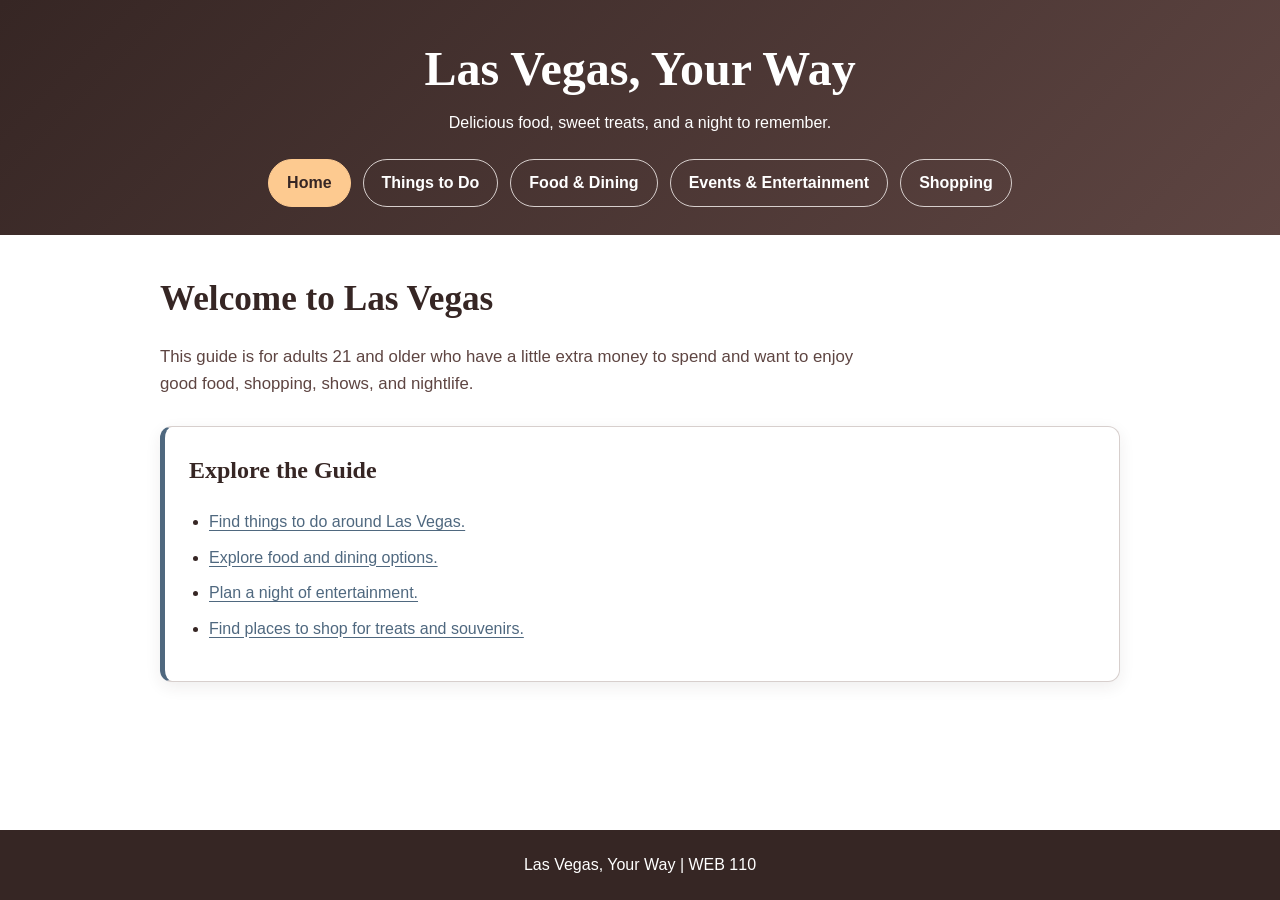
==== index.html @ 1589f70b "Add starter website files" ====
<!doctype html>
<!-- 1. Set up my page with HTML5 and English. -->
<html lang="en">
  <head>
    <!-- 2. Make sure text displays correctly and use the device's screen width. -->
    <meta charset="UTF-8" />
    <meta name="viewport" content="width=device-width, initial-scale=1.0" />

    <!-- 3. Add the title that shows up in the browser tab. -->
    <title>Las Vegas, Your Way | Travel Guide</title>

    <!-- 4. Link my CSS file so I can style the page. -->
    <link rel="stylesheet" href="css/style.css" />
  </head>

  <body>
    <!-- 5. Add my website name and tagline. -->
    <header>
      <p class="site-title">Las Vegas, Your Way</p>
      <p>Delicious food, sweet treats, and a night to remember.</p>

      <!-- 6. Add the menu so visitors can move between pages. -->
      <nav aria-label="Main navigation">
        <ul>
          <!-- This marks Home as the current page. -->
          <li>
            <a href="index.html" aria-current="page">Home</a>
          </li>

          <li>
            <a href="things-to-do.html">Things to Do</a>
          </li>

          <li>
            <a href="dining.html">Food &amp; Dining</a>
          </li>

          <li>
            <a href="entertainment.html">Events &amp; Entertainment</a>
          </li>

          <li>
            <a href="shopping.html">Shopping</a>
          </li>
        </ul>
      </nav>
    </header>

    <!-- 7. Introduce Las Vegas and who my guide is for. -->
    <main>
      <h1>Welcome to Las Vegas</h1>

      <p>
        This guide is for adults 21 and older who have a little extra money to
        spend and want to enjoy good food, shopping, shows, and nightlife.
      </p>

      <!-- 8. Add links to help visitors explore the rest of my guide. -->
      <section>
        <h2>Explore the Guide</h2>

        <ul>
          <li>
            <a href="things-to-do.html">
              Find things to do around Las Vegas.
            </a>
          </li>

          <li>
            <a href="dining.html"> Explore food and dining options. </a>
          </li>

          <li>
            <a href="entertainment.html"> Plan a night of entertainment. </a>
          </li>

          <li>
            <a href="shopping.html">
              Find places to shop for treats and souvenirs.
            </a>
          </li>
        </ul>
      </section>
    </main>

    <!-- 9. Add my website name and class at the bottom. -->
    <footer>
      <p>Las Vegas, Your Way | WEB 110</p>
    </footer>
  </body>
</html>
---- css/style.css ----
/* 1. Keep padding inside the size of each element. */
* {
  box-sizing: border-box;
}

/* 2. Use a white background and dark text. */
body {
  margin: 0;
  min-height: 100vh;
  display: flex;
  flex-direction: column;
  font-family: Arial, Helvetica, sans-serif;
  line-height: 1.6;
  background-color: #ffffff;
  color: #362624;
}

/* 3. Use the dark brown colors for my header. */
header {
  padding: 40px 20px 28px;
  text-align: center;
  background: linear-gradient(135deg, #362624, #5e4542);
  color: #ffffff;
}

header p {
  margin: 12px 0;
}

/* 4. Make my website name stand out in white. */
.site-title {
  margin: 0;
  font-family: Georgia, "Times New Roman", serif;
  font-size: 3rem;
  font-weight: bold;
  line-height: 1.2;
  color: #ffffff;
}

/* 5. Make the menu links look like buttons. */
nav {
  margin-top: 24px;
}

nav ul {
  display: flex;
  justify-content: center;
  flex-wrap: wrap;
  gap: 12px;
  margin: 0;
  padding: 0;
  list-style: none;
}

nav a {
  display: block;
  padding: 10px 18px;
  border: 1px solid #d7cfcd;
  border-radius: 24px;
  color: #ffffff;
  font-weight: bold;
  text-decoration: none;
}

/* 6. Use peach for the current page and hover color. */
nav a:hover,
nav a[aria-current="page"] {
  background-color: #fdca90;
  border-color: #fdca90;
  color: #362624;
}

/* Show which menu link is selected when using a keyboard. */
nav a:focus-visible {
  outline: 3px solid #ffffff;
  outline-offset: 3px;
}

/* 7. Keep the main content centered with space around it. */
main {
  flex: 1;
  width: 100%;
  max-width: 1000px;
  margin: 0 auto;
  padding: 36px 20px 48px;
}

h1,
h2 {
  font-family: Georgia, "Times New Roman", serif;
  color: #362624;
}

h1 {
  margin: 0 0 14px;
  font-size: 2.2rem;
}

h2 {
  margin-top: 0;
  font-size: 1.5rem;
}

main > p {
  max-width: 720px;
  margin-bottom: 28px;
  font-size: 1.05rem;
  color: #5e4542;
}

/* 8. Give each section a white box with a blue accent. */
section {
  margin: 24px 0;
  padding: 24px;
  background-color: #ffffff;
  border: 1px solid #d7cfcd;
  border-left: 5px solid #4f687f;
  border-radius: 12px;
  box-shadow: 0 5px 16px rgba(54, 38, 36, 0.08);
}

section ul {
  padding-left: 20px;
}

section li {
  margin: 10px 0;
}

/* 9. Use slate blue for the links inside my pages. */
main a {
  color: #4f687f;
  text-decoration: underline;
  text-underline-offset: 3px;
}

main a:hover {
  color: #362624;
}

/* 10. Match the footer to my color palette. */
footer {
  padding: 22px;
  text-align: center;
  background-color: #362624;
  color: #ffffff;
}

footer p {
  margin: 0;
}

/* 11. Adjust the headings and menu for smaller screens. */
@media (max-width: 600px) {
  header {
    padding: 28px 16px;
  }

  .site-title {
    font-size: 2.2rem;
  }

  nav ul {
    flex-direction: column;
  }

  main {
    padding: 24px 16px 32px;
  }

  h1 {
    font-size: 1.8rem;
  }

  section {
    padding: 20px;
  }
}
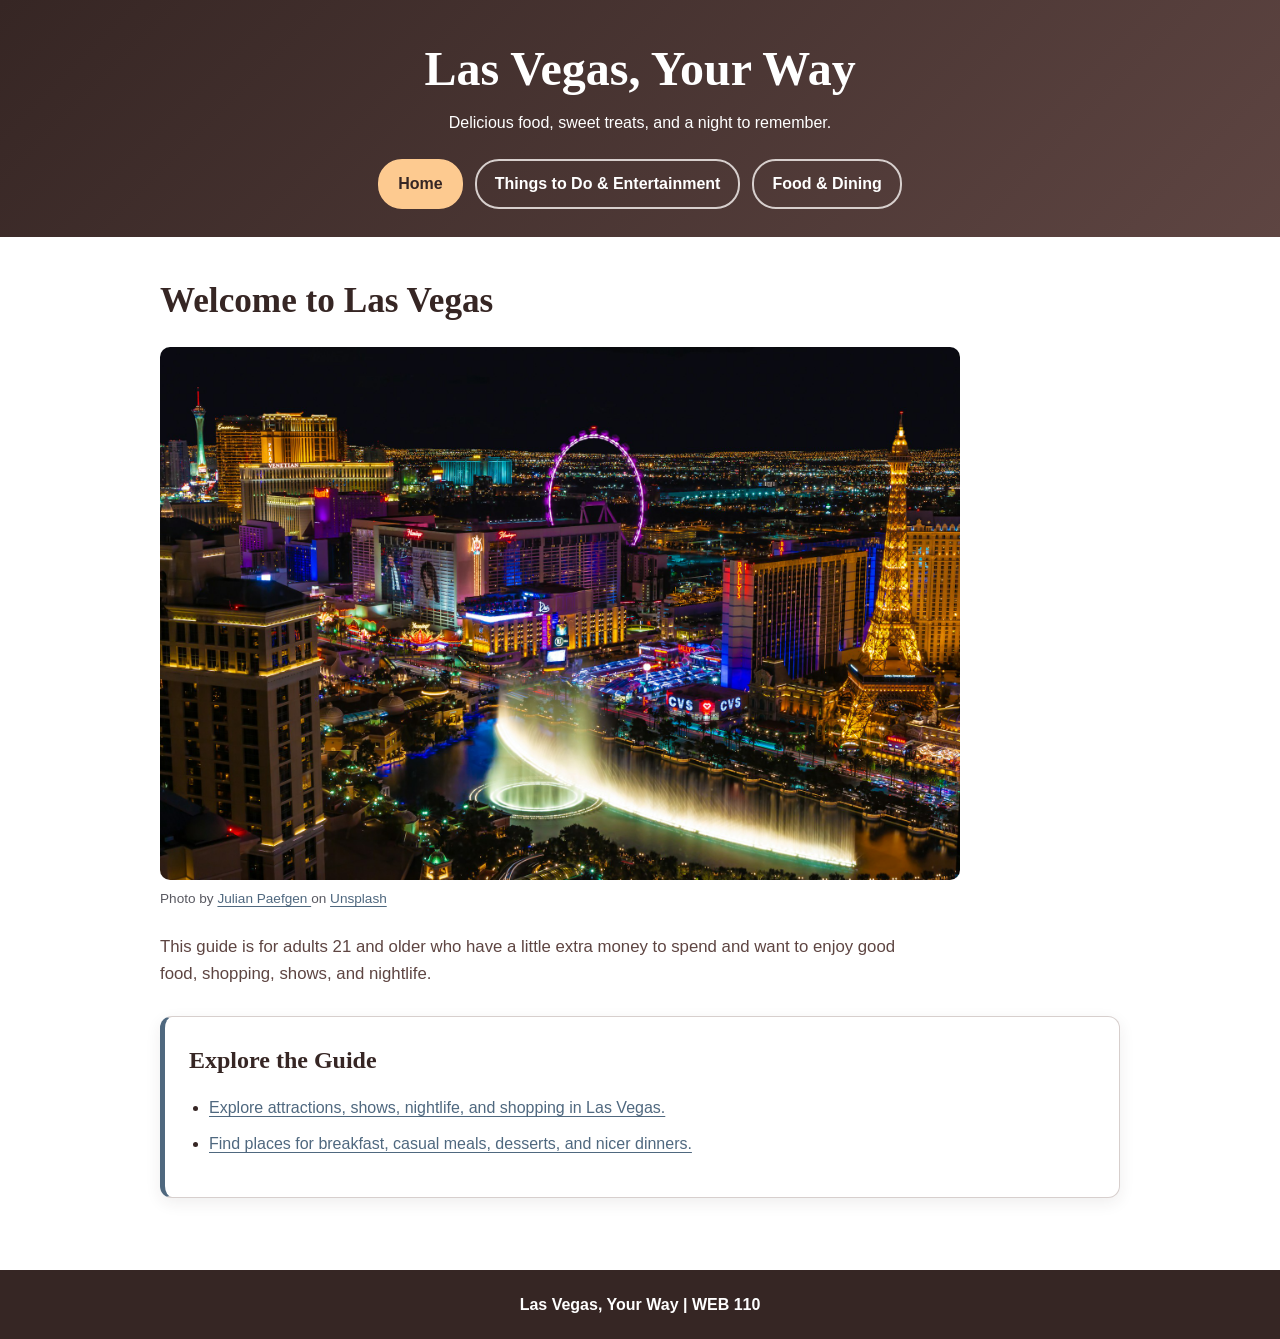
==== commit 1c2fb932: "Built Module 10 Local Guide Version 1" ====
--- a/index.html
+++ b/index.html
@@ -1,25 +1,25 @@
 <!doctype html>
-<!-- 1. Set up my page with HTML5 and English. -->
+<!-- 1. I set up my page with HTML5 and English. -->
 <html lang="en">
   <head>
-    <!-- 2. Make sure text displays correctly and use the device's screen width. -->
+    <!-- 2. I made sure text displays correctly and fits the device's screen width. -->
     <meta charset="UTF-8" />
     <meta name="viewport" content="width=device-width, initial-scale=1.0" />
 
-    <!-- 3. Add the title that shows up in the browser tab. -->
+    <!-- 3. I added the title that shows up in the browser tab. -->
     <title>Las Vegas, Your Way | Travel Guide</title>
 
-    <!-- 4. Link my CSS file so I can style the page. -->
+    <!-- 4. I linked my CSS file to style my website. -->
     <link rel="stylesheet" href="css/style.css" />
   </head>
 
   <body>
-    <!-- 5. Add my website name and tagline. -->
+    <!-- 5. I included my website name and tagline. -->
     <header>
       <p class="site-title">Las Vegas, Your Way</p>
       <p>Delicious food, sweet treats, and a night to remember.</p>
 
-      <!-- 6. Add the menu so visitors can move between pages. -->
+      <!-- 6. I updated my navigation to connect my three pages. -->
       <nav aria-label="Main navigation">
         <ul>
           <!-- This marks Home as the current page. -->
@@ -28,62 +28,66 @@
           </li>
 
           <li>
-            <a href="things-to-do.html">Things to Do</a>
+            <a href="things-to-do.html">Things to Do &amp; Entertainment</a>
           </li>
 
           <li>
             <a href="dining.html">Food &amp; Dining</a>
           </li>
-
-          <li>
-            <a href="entertainment.html">Events &amp; Entertainment</a>
-          </li>
-
-          <li>
-            <a href="shopping.html">Shopping</a>
-          </li>
         </ul>
       </nav>
     </header>
 
-    <!-- 7. Introduce Las Vegas and who my guide is for. -->
+    <!-- 7. I introduced Las Vegas and who my guide is for. -->
     <main>
       <h1>Welcome to Las Vegas</h1>
+
+      <!-- 8. I included a Las Vegas Strip photo and credited the photographer. -->
+      <figure class="hero-image">
+        <img
+          src="images/vegas-hero.jpg"
+          alt="Aerial view of the Las Vegas Strip at night with the Bellagio Fountains, High Roller, and illuminated hotels"
+        />
+
+        <figcaption>
+          Photo by
+          <a href="https://unsplash.com/@julianpaefgen"> Julian Paefgen </a>
+          on
+          <a
+            href="https://unsplash.com/photos/city-with-lights-turned-on-during-night-time-uxU_jyu9e7U"
+          >
+            Unsplash
+          </a>
+        </figcaption>
+      </figure>
 
       <p>
         This guide is for adults 21 and older who have a little extra money to
         spend and want to enjoy good food, shopping, shows, and nightlife.
       </p>
 
-      <!-- 8. Add links to help visitors explore the rest of my guide. -->
+      <!-- 9. I updated these links to match my three-page website. -->
       <section>
         <h2>Explore the Guide</h2>
 
         <ul>
           <li>
             <a href="things-to-do.html">
-              Find things to do around Las Vegas.
+              Explore attractions, shows, nightlife, and shopping in Las Vegas.
             </a>
           </li>
 
           <li>
-            <a href="dining.html"> Explore food and dining options. </a>
-          </li>
-
-          <li>
-            <a href="entertainment.html"> Plan a night of entertainment. </a>
-          </li>
-
-          <li>
-            <a href="shopping.html">
-              Find places to shop for treats and souvenirs.
+            <a href="dining.html">
+              Find places for breakfast, casual meals, desserts, and nicer
+              dinners.
             </a>
           </li>
         </ul>
       </section>
     </main>
 
-    <!-- 9. Add my website name and class at the bottom. -->
+    <!-- 10. I added my website name and class at the bottom. -->
     <footer>
       <p>Las Vegas, Your Way | WEB 110</p>
     </footer>
--- a/css/style.css
+++ b/css/style.css
@@ -1,9 +1,9 @@
-/* 1. Keep padding inside the size of each element. */
+/* 1. I kept padding and borders inside each element's size. */
 * {
   box-sizing: border-box;
 }
 
-/* 2. Use a white background and dark text. */
+/* 2. I used a white background and dark text for my website. */
 body {
   margin: 0;
   min-height: 100vh;
@@ -15,7 +15,7 @@
   color: #362624;
 }
 
-/* 3. Use the dark brown colors for my header. */
+/* 3. I used a dark brown gradient for my header. */
 header {
   padding: 40px 20px 28px;
   text-align: center;
@@ -27,7 +27,7 @@
   margin: 12px 0;
 }
 
-/* 4. Make my website name stand out in white. */
+/* 4. I made my website name stand out in white. */
 .site-title {
   margin: 0;
   font-family: Georgia, "Times New Roman", serif;
@@ -37,7 +37,7 @@
   color: #ffffff;
 }
 
-/* 5. Make the menu links look like buttons. */
+/* 5. I styled my navigation links like rounded buttons. */
 nav {
   margin-top: 24px;
 }
@@ -55,14 +55,18 @@
 nav a {
   display: block;
   padding: 10px 18px;
-  border: 1px solid #d7cfcd;
+  border: 2px solid #d7cfcd;
   border-radius: 24px;
   color: #ffffff;
   font-weight: bold;
   text-decoration: none;
-}
-
-/* 6. Use peach for the current page and hover color. */
+  transition:
+    background-color 0.2s ease,
+    color 0.2s ease,
+    border-color 0.2s ease;
+}
+
+/* 6. I used peach to highlight the current page and hover effect. */
 nav a:hover,
 nav a[aria-current="page"] {
   background-color: #fdca90;
@@ -70,13 +74,13 @@
   color: #362624;
 }
 
-/* Show which menu link is selected when using a keyboard. */
+/* 7. I added an outline to make keyboard navigation easier to see. */
 nav a:focus-visible {
   outline: 3px solid #ffffff;
   outline-offset: 3px;
 }
 
-/* 7. Keep the main content centered with space around it. */
+/* 8. I centered my main content and added spacing around it. */
 main {
   flex: 1;
   width: 100%;
@@ -85,6 +89,7 @@
   padding: 36px 20px 48px;
 }
 
+/* 9. I used serif fonts for my headings. */
 h1,
 h2 {
   font-family: Georgia, "Times New Roman", serif;
@@ -98,17 +103,26 @@
 
 h2 {
   margin-top: 0;
+  margin-bottom: 16px;
   font-size: 1.5rem;
 }
 
+h3 {
+  margin-top: 24px;
+  margin-bottom: 8px;
+  font-size: 1.1rem;
+  color: #362624;
+}
+
+/* 10. I styled the introduction under each page title. */
 main > p {
-  max-width: 720px;
+  max-width: 760px;
   margin-bottom: 28px;
   font-size: 1.05rem;
   color: #5e4542;
 }
 
-/* 8. Give each section a white box with a blue accent. */
+/* 11. I made my sections into white boxes with a blue accent. */
 section {
   margin: 24px 0;
   padding: 24px;
@@ -119,15 +133,23 @@
   box-shadow: 0 5px 16px rgba(54, 38, 36, 0.08);
 }
 
+/* 12. I kept lists organized with enough spacing. */
 section ul {
   padding-left: 20px;
+  margin-top: 12px;
 }
 
 section li {
   margin: 10px 0;
 }
 
-/* 9. Use slate blue for the links inside my pages. */
+/* 13. I adjusted spacing for paragraphs inside sections. */
+section p {
+  margin-top: 0;
+  margin-bottom: 14px;
+}
+
+/* 14. I used slate blue for links inside my pages. */
 main a {
   color: #4f687f;
   text-decoration: underline;
@@ -138,7 +160,32 @@
   color: #362624;
 }
 
-/* 10. Match the footer to my color palette. */
+/* 15. I made my photos responsive without stretching them. */
+figure {
+  margin: 18px 0 24px;
+}
+
+figure img {
+  display: block;
+  width: 100%;
+  max-width: 500px;
+  height: auto;
+  border-radius: 10px;
+}
+
+/* 16. I kept my photo credits smaller than the main text. */
+figcaption {
+  margin-top: 8px;
+  font-size: 0.85rem;
+  color: #595961;
+}
+
+/* 17. I made my Home page photo larger so it stands out. */
+.hero-image img {
+  max-width: 800px;
+}
+
+/* 18. I matched my footer with the colors in my header. */
 footer {
   padding: 22px;
   text-align: center;
@@ -148,9 +195,95 @@
 
 footer p {
   margin: 0;
-}
-
-/* 11. Adjust the headings and menu for smaller screens. */
+  font-weight: bold;
+}
+
+/* 19. I gave my Food & Dining page a menu-inspired design. */
+.dining-page main {
+  max-width: 950px;
+}
+
+/* 20. I centered the dining title to make it stand out more. */
+.dining-page h1 {
+  text-align: center;
+  font-size: 2.8rem;
+  margin-bottom: 12px;
+}
+
+.dining-page main > p {
+  text-align: center;
+  max-width: 650px;
+  margin: 0 auto 36px;
+}
+
+/* 21. I made my dining sections look like menu categories. */
+.dining-page section {
+  padding: 30px 36px;
+  margin: 0;
+  background-color: #ffffff;
+  border: 1px solid #d7cfcd;
+  border-bottom: none;
+  border-radius: 0;
+  box-shadow: none;
+}
+
+/* I rounded the top and bottom of my menu. */
+.dining-page section:first-of-type {
+  border-top: 5px solid #362624;
+  border-radius: 12px 12px 0 0;
+}
+
+.dining-page section:last-of-type {
+  border-bottom: 5px solid #362624;
+  border-radius: 0 0 12px 12px;
+}
+
+/* 22. I centered my food categories with a peach line underneath. */
+.dining-page h2 {
+  text-align: center;
+  font-size: 1.8rem;
+  margin-bottom: 26px;
+}
+
+.dining-page h2::after {
+  content: "";
+  display: block;
+  width: 75px;
+  height: 3px;
+  background-color: #fdca90;
+  margin: 12px auto 0;
+}
+
+/* 23. I styled the restaurant names like items on a menu. */
+.dining-page h3 {
+  font-family: Georgia, "Times New Roman", serif;
+  font-size: 1.2rem;
+  margin-top: 22px;
+  margin-bottom: 6px;
+  color: #362624;
+}
+
+/* 24. I kept restaurant descriptions smaller with extra spacing. */
+.dining-page section p {
+  font-size: 0.95rem;
+  color: #5e4542;
+  line-height: 1.7;
+  margin-bottom: 20px;
+}
+
+/* 25. I centered the seafood picture inside its menu section. */
+.dining-page figure {
+  max-width: 500px;
+  margin: 20px auto 28px;
+}
+
+.dining-page figure img {
+  width: 100%;
+  max-width: 100%;
+  height: auto;
+}
+
+/* 26. I adjusted my website for smaller screens. */
 @media (max-width: 600px) {
   header {
     padding: 28px 16px;
@@ -162,6 +295,7 @@
 
   nav ul {
     flex-direction: column;
+    align-items: center;
   }
 
   main {
@@ -172,7 +306,37 @@
     font-size: 1.8rem;
   }
 
+  h2 {
+    font-size: 1.35rem;
+  }
+
   section {
     padding: 20px;
   }
+
+  figure {
+    margin-left: 0;
+    margin-right: 0;
+  }
+
+  figure img {
+    max-width: 100%;
+  }
+
+  /* I adjusted the menu headings and spacing for smaller screens. */
+  .dining-page h1 {
+    font-size: 2rem;
+  }
+
+  .dining-page h2 {
+    font-size: 1.5rem;
+  }
+
+  .dining-page section {
+    padding: 24px 20px;
+  }
+
+  .dining-page h3 {
+    font-size: 1.1rem;
+  }
 }
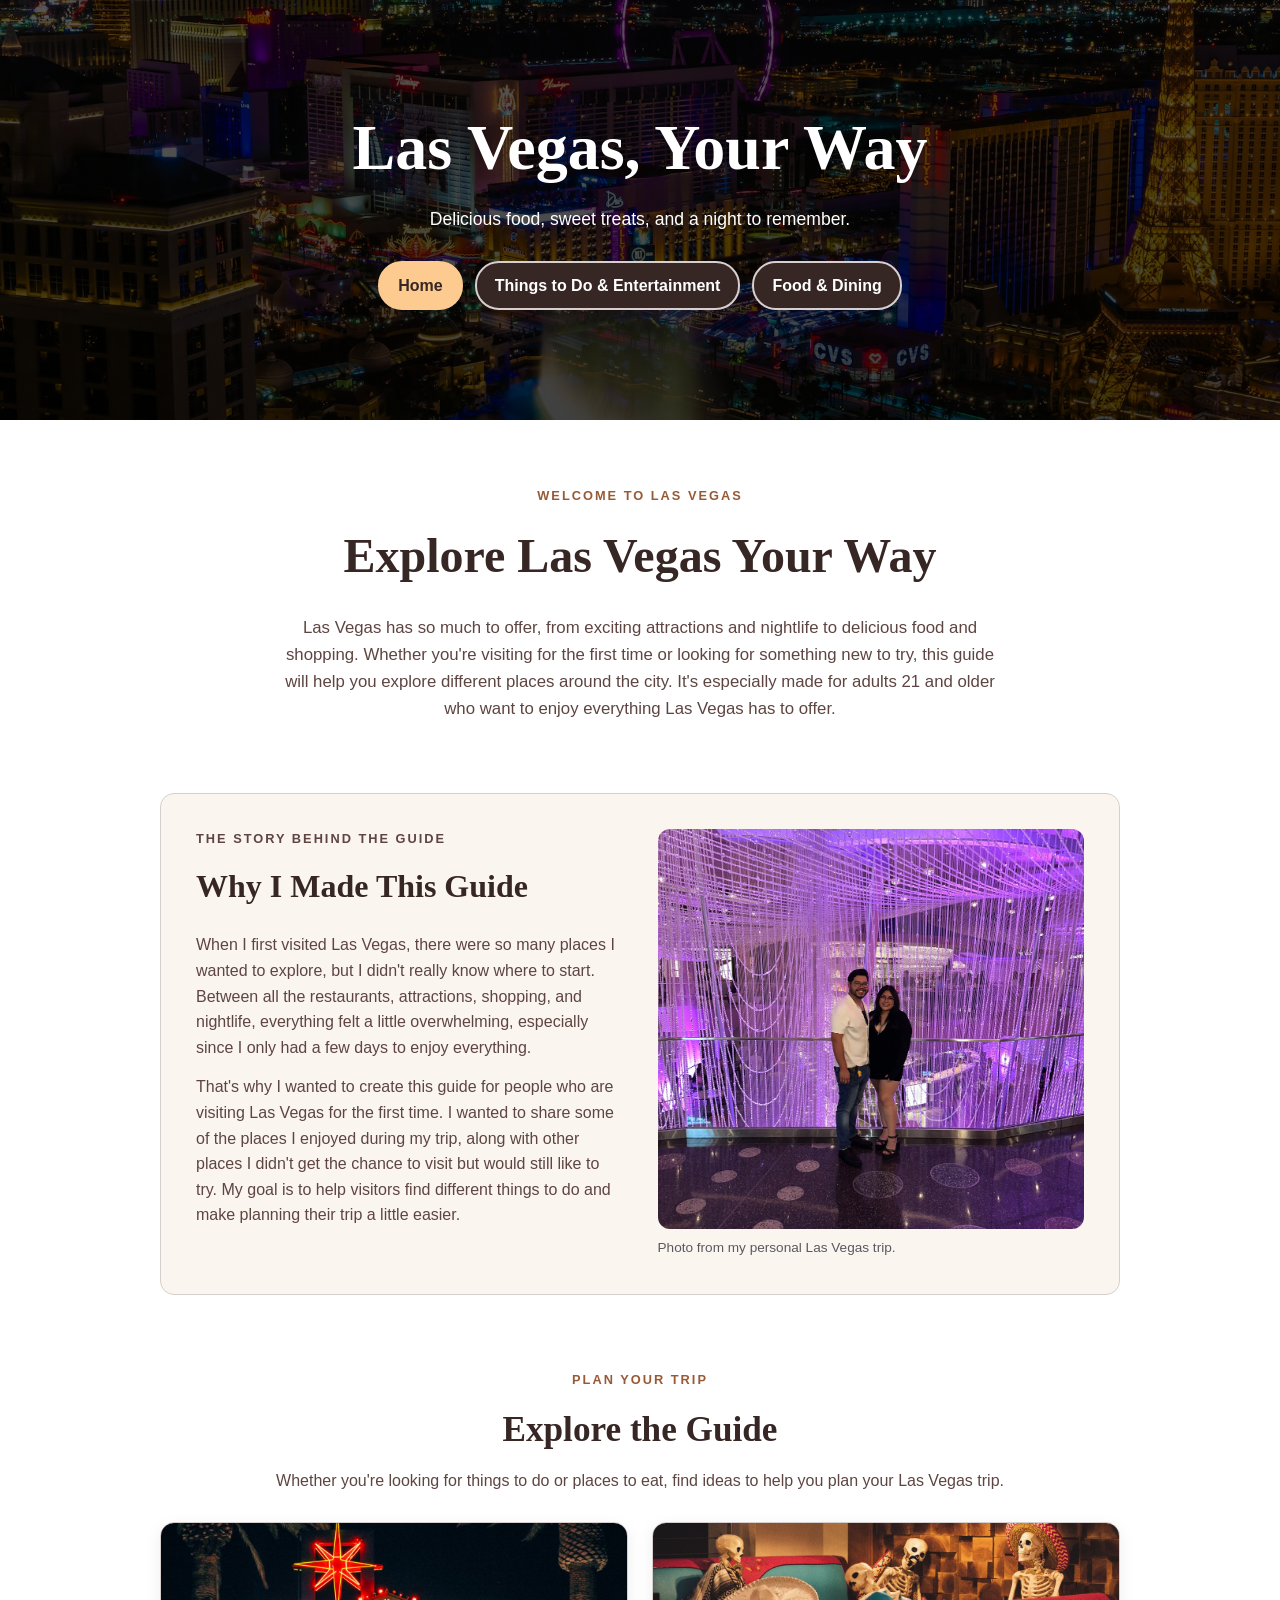
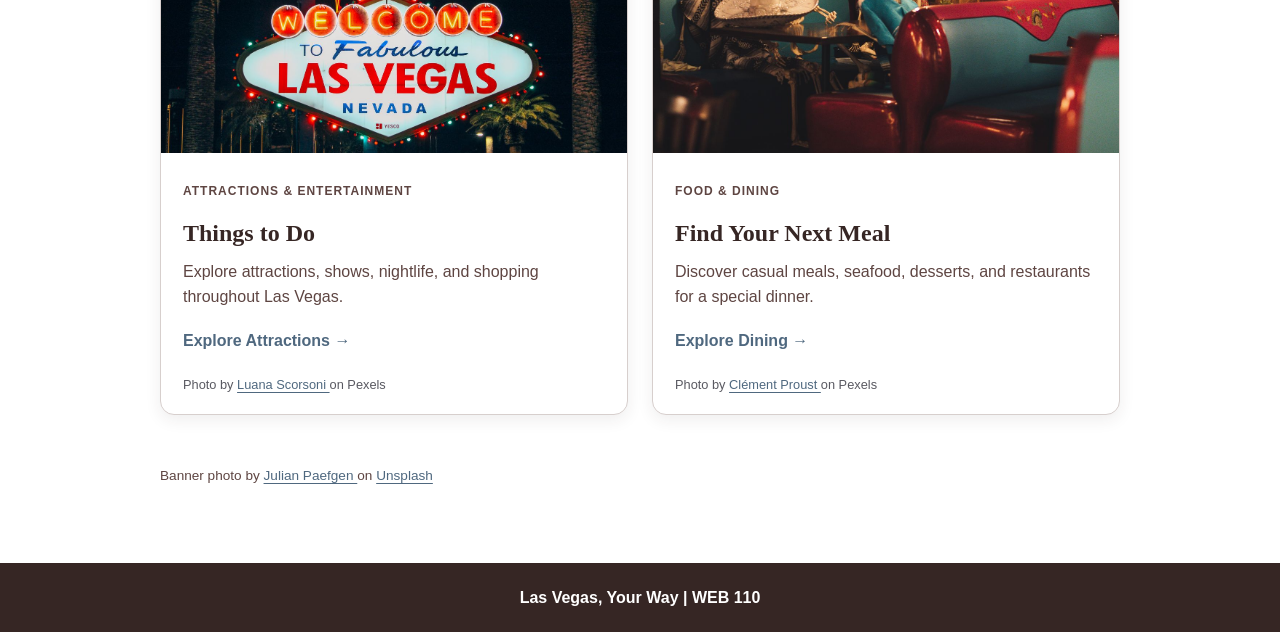
==== commit 3f780b58: "complete module 11 website updates" ====
--- a/index.html
+++ b/index.html
@@ -2,92 +2,196 @@
 <!-- 1. I set up my page with HTML5 and English. -->
 <html lang="en">
   <head>
-    <!-- 2. I made sure text displays correctly and fits the device's screen width. -->
+    <!-- 2. I made sure my website works on different screen sizes. -->
     <meta charset="UTF-8" />
     <meta name="viewport" content="width=device-width, initial-scale=1.0" />
 
-    <!-- 3. I added the title that shows up in the browser tab. -->
+    <!-- 3. I added the title for my browser tab. -->
     <title>Las Vegas, Your Way | Travel Guide</title>
 
-    <!-- 4. I linked my CSS file to style my website. -->
+    <!-- 4. I linked my stylesheet to the page. -->
     <link rel="stylesheet" href="css/style.css" />
   </head>
 
-  <body>
-    <!-- 5. I included my website name and tagline. -->
+  <body class="home-page">
+    <!-- 5. I kept my Las Vegas photo banner and navigation. -->
     <header>
-      <p class="site-title">Las Vegas, Your Way</p>
-      <p>Delicious food, sweet treats, and a night to remember.</p>
+      <div class="hero-content">
+        <p class="site-title">Las Vegas, Your Way</p>
+        <p class="site-tagline">
+          Delicious food, sweet treats, and a night to remember.
+        </p>
 
-      <!-- 6. I updated my navigation to connect my three pages. -->
-      <nav aria-label="Main navigation">
-        <ul>
-          <!-- This marks Home as the current page. -->
-          <li>
-            <a href="index.html" aria-current="page">Home</a>
-          </li>
-
-          <li>
-            <a href="things-to-do.html">Things to Do &amp; Entertainment</a>
-          </li>
-
-          <li>
-            <a href="dining.html">Food &amp; Dining</a>
-          </li>
-        </ul>
-      </nav>
+        <nav aria-label="Main navigation">
+          <ul>
+            <li>
+              <a href="index.html" aria-current="page">Home</a>
+            </li>
+            <li>
+              <a href="things-to-do.html"> Things to Do &amp; Entertainment </a>
+            </li>
+            <li>
+              <a href="dining.html">Food &amp; Dining</a>
+            </li>
+          </ul>
+        </nav>
+      </div>
     </header>
 
-    <!-- 7. I introduced Las Vegas and who my guide is for. -->
     <main>
-      <h1>Welcome to Las Vegas</h1>
+      <!-- 6. I added a welcome section with more space and a short introduction. -->
+      <div class="home-intro">
+        <p class="eyebrow">WELCOME TO LAS VEGAS</p>
 
-      <!-- 8. I included a Las Vegas Strip photo and credited the photographer. -->
-      <figure class="hero-image">
-        <img
-          src="images/vegas-hero.jpg"
-          alt="Aerial view of the Las Vegas Strip at night with the Bellagio Fountains, High Roller, and illuminated hotels"
-        />
+        <h1>Explore Las Vegas Your Way</h1>
 
-        <figcaption>
-          Photo by
-          <a href="https://unsplash.com/@julianpaefgen"> Julian Paefgen </a>
-          on
-          <a
-            href="https://unsplash.com/photos/city-with-lights-turned-on-during-night-time-uxU_jyu9e7U"
-          >
-            Unsplash
-          </a>
-        </figcaption>
-      </figure>
+        <p>
+          Las Vegas has so much to offer, from exciting attractions and
+          nightlife to delicious food and shopping. Whether you're visiting for
+          the first time or looking for something new to try, this guide will
+          help you explore different places around the city. It's especially
+          made for adults 21 and older who want to enjoy everything Las Vegas
+          has to offer.
+        </p>
+      </div>
 
-      <p>
-        This guide is for adults 21 and older who have a little extra money to
-        spend and want to enjoy good food, shopping, shows, and nightlife.
+      <!-- 7. I gave my personal story its own layout with a picture. -->
+      <section class="story-section">
+        <div class="story-text">
+          <p class="eyebrow">THE STORY BEHIND THE GUIDE</p>
+
+          <h2>Why I Made This Guide</h2>
+
+          <p>
+            When I first visited Las Vegas, there were so many places I wanted
+            to explore, but I didn't really know where to start. Between all the
+            restaurants, attractions, shopping, and nightlife, everything felt a
+            little overwhelming, especially since I only had a few days to enjoy
+            everything.
+          </p>
+
+          <p>
+            That's why I wanted to create this guide for people who are visiting
+            Las Vegas for the first time. I wanted to share some of the places I
+            enjoyed during my trip, along with other places I didn't get the
+            chance to visit but would still like to try. My goal is to help
+            visitors find different things to do and make planning their trip a
+            little easier.
+          </p>
+        </div>
+
+        <!-- 8. I added a picture from my own Las Vegas trip. -->
+        <figure class="story-image">
+          <img
+            src="images/kikoandivegas.jpg"
+            alt="My boyfriend and me standing together in front of purple hanging lights during our Las Vegas trip"
+          />
+
+          <figcaption>Photo from my personal Las Vegas trip.</figcaption>
+        </figure>
+      </section>
+
+      <!-- 9. I added two picture cards to help visitors explore my other pages. -->
+      <section class="featured-section">
+        <div class="featured-heading">
+          <p class="eyebrow">PLAN YOUR TRIP</p>
+
+          <h2>Explore the Guide</h2>
+
+          <p>
+            Whether you're looking for things to do or places to eat, find ideas
+            to help you plan your Las Vegas trip.
+          </p>
+        </div>
+
+        <div class="featured-cards">
+          <!-- 10. I used the Las Vegas welcome sign for my Things to Do card. -->
+          <article class="feature-card">
+            <a class="feature-link" href="things-to-do.html">
+              <div class="feature-image">
+                <img
+                  src="images/things-to-do-homepage.jpg"
+                  alt="Welcome to Fabulous Las Vegas Nevada sign illuminated at night with palm trees"
+                />
+              </div>
+
+              <div class="feature-content">
+                <p class="feature-category">ATTRACTIONS &amp; ENTERTAINMENT</p>
+
+                <h3>Things to Do</h3>
+
+                <p>
+                  Explore attractions, shows, nightlife, and shopping throughout
+                  Las Vegas.
+                </p>
+
+                <span class="feature-action"> Explore Attractions &rarr; </span>
+              </div>
+            </a>
+
+            <p class="feature-credit">
+              Photo by
+              <a
+                href="https://www.pexels.com/photo/iconic-welcome-to-fabulous-las-vegas-sign-at-night-33448109/"
+              >
+                Luana Scorsoni
+              </a>
+              on Pexels
+            </p>
+          </article>
+
+          <!-- 11. I changed my Food & Dining card to a restaurant photo. -->
+          <article class="feature-card">
+            <a class="feature-link" href="dining.html">
+              <div class="feature-image">
+                <img
+                  src="images/food-and-dining-homepage.jpg"
+                  alt="Restaurant booths with colorful seating and skeleton decorations wearing sombreros"
+                />
+              </div>
+
+              <div class="feature-content">
+                <p class="feature-category">FOOD &amp; DINING</p>
+
+                <h3>Find Your Next Meal</h3>
+
+                <p>
+                  Discover casual meals, seafood, desserts, and restaurants for
+                  a special dinner.
+                </p>
+
+                <span class="feature-action"> Explore Dining &rarr; </span>
+              </div>
+            </a>
+
+            <!-- I credited the photographer of my restaurant photo. -->
+            <p class="feature-credit">
+              Photo by
+              <a
+                href="https://www.pexels.com/photo/decoration-of-skeletons-with-hats-sitting-at-a-table-in-a-restaurant-16635697/"
+              >
+                Clément Proust
+              </a>
+              on Pexels
+            </p>
+          </article>
+        </div>
+      </section>
+
+      <!-- 12. I kept the photographer credit for my Las Vegas banner. -->
+      <p class="banner-credit">
+        Banner photo by
+        <a href="https://unsplash.com/@julianpaefgen"> Julian Paefgen </a>
+        on
+        <a
+          href="https://unsplash.com/photos/city-with-lights-turned-on-during-night-time-uxU_jyu9e7U"
+        >
+          Unsplash
+        </a>
       </p>
-
-      <!-- 9. I updated these links to match my three-page website. -->
-      <section>
-        <h2>Explore the Guide</h2>
-
-        <ul>
-          <li>
-            <a href="things-to-do.html">
-              Explore attractions, shows, nightlife, and shopping in Las Vegas.
-            </a>
-          </li>
-
-          <li>
-            <a href="dining.html">
-              Find places for breakfast, casual meals, desserts, and nicer
-              dinners.
-            </a>
-          </li>
-        </ul>
-      </section>
     </main>
 
-    <!-- 10. I added my website name and class at the bottom. -->
+    <!-- 13. I kept the footer consistent with my other pages. -->
     <footer>
       <p>Las Vegas, Your Way | WEB 110</p>
     </footer>
--- a/css/style.css
+++ b/css/style.css
@@ -1,44 +1,85 @@
+
 /* 1. I kept padding and borders inside each element's size. */
 * {
   box-sizing: border-box;
 }
 
-/* 2. I used a white background and dark text for my website. */
+/* 2. I used CSS variables to keep my website colors consistent. */
+:root {
+  --primary-color: #362624;
+  --secondary-color: #5e4542;
+  --accent-color: #fdca90;
+  --link-color: #4f687f;
+  --border-color: #d7cfcd;
+  --background-color: #ffffff;
+}
+
+/* 3. I added smooth scrolling for my Things to Do jump links. */
+html {
+  scroll-behavior: smooth;
+}
+
+/* 4. I kept the same fonts and background on all three pages. */
 body {
-  margin: 0;
-  min-height: 100vh;
   display: flex;
   flex-direction: column;
+  min-height: 100vh;
+  margin: 0;
+  background: var(--background-color);
+  color: var(--primary-color);
   font-family: Arial, Helvetica, sans-serif;
   line-height: 1.6;
-  background-color: #ffffff;
-  color: #362624;
-}
-
-/* 3. I used a dark brown gradient for my header. */
+}
+
+/* 5. I used the same Las Vegas skyline banner on every page. */
 header {
-  padding: 40px 20px 28px;
-  text-align: center;
-  background: linear-gradient(135deg, #362624, #5e4542);
+  display: flex;
+  flex-direction: column;
+  justify-content: center;
+  align-items: center;
+  min-height: 420px;
+  padding: 65px 20px;
+  text-align: center;
   color: #ffffff;
+  background:
+    linear-gradient(
+      rgba(0, 0, 0, 0.65),
+      rgba(0, 0, 0, 0.75)
+    ),
+    url("../images/vegas-hero.jpg") center / cover no-repeat;
 }
 
 header p {
   margin: 12px 0;
 }
 
-/* 4. I made my website name stand out in white. */
+header > .site-title,
+header > p,
+header > nav {
+  width: 100%;
+}
+
 .site-title {
   margin: 0;
+  color: #ffffff;
   font-family: Georgia, "Times New Roman", serif;
-  font-size: 3rem;
+  font-size: clamp(2.5rem, 5vw, 4rem);
   font-weight: bold;
   line-height: 1.2;
-  color: #ffffff;
-}
-
-/* 5. I styled my navigation links like rounded buttons. */
-nav {
+}
+
+header .site-tagline {
+  margin: 18px 0 28px;
+  font-size: 1.1rem;
+}
+
+.home-page .hero-content {
+  width: 100%;
+  max-width: 900px;
+}
+
+/* 6. I kept the navigation buttons dark with a peach hover color. */
+header nav {
   margin-top: 24px;
 }
 
@@ -52,12 +93,13 @@
   list-style: none;
 }
 
-nav a {
+header nav a {
   display: block;
   padding: 10px 18px;
-  border: 2px solid #d7cfcd;
+  color: #ffffff;
+  background: var(--primary-color);
+  border: 2px solid var(--border-color);
   border-radius: 24px;
-  color: #ffffff;
   font-weight: bold;
   text-decoration: none;
   transition:
@@ -66,21 +108,19 @@
     border-color 0.2s ease;
 }
 
-/* 6. I used peach to highlight the current page and hover effect. */
-nav a:hover,
-nav a[aria-current="page"] {
-  background-color: #fdca90;
-  border-color: #fdca90;
-  color: #362624;
-}
-
-/* 7. I added an outline to make keyboard navigation easier to see. */
-nav a:focus-visible {
+header nav a:hover,
+header nav a[aria-current="page"] {
+  background: var(--accent-color);
+  border-color: var(--accent-color);
+  color: var(--primary-color);
+}
+
+header nav a:focus-visible {
   outline: 3px solid #ffffff;
   outline-offset: 3px;
 }
 
-/* 8. I centered my main content and added spacing around it. */
+/* 7. I kept my main content centered and my headings easy to read. */
 main {
   flex: 1;
   width: 100%;
@@ -89,11 +129,10 @@
   padding: 36px 20px 48px;
 }
 
-/* 9. I used serif fonts for my headings. */
 h1,
 h2 {
+  color: var(--primary-color);
   font-family: Georgia, "Times New Roman", serif;
-  color: #362624;
 }
 
 h1 {
@@ -102,65 +141,70 @@
 }
 
 h2 {
-  margin-top: 0;
-  margin-bottom: 16px;
+  margin: 0 0 16px;
   font-size: 1.5rem;
 }
 
 h3 {
-  margin-top: 24px;
-  margin-bottom: 8px;
+  margin: 24px 0 8px;
   font-size: 1.1rem;
-  color: #362624;
-}
-
-/* 10. I styled the introduction under each page title. */
+  color: var(--primary-color);
+}
+
 main > p {
   max-width: 760px;
   margin-bottom: 28px;
   font-size: 1.05rem;
-  color: #5e4542;
-}
-
-/* 11. I made my sections into white boxes with a blue accent. */
+  color: var(--secondary-color);
+}
+
+main a {
+  color: var(--link-color);
+  text-decoration: underline;
+  text-underline-offset: 3px;
+}
+
+main a:hover {
+  color: var(--primary-color);
+}
+
+main a:focus-visible {
+  outline: 3px solid var(--link-color);
+  outline-offset: 3px;
+}
+
+.eyebrow {
+  margin: 0 0 12px;
+  color: #985a36;
+  font-size: 0.8rem;
+  font-weight: bold;
+  letter-spacing: 2px;
+}
+
+/* 8. I kept my default sections and pictures organized. */
 section {
   margin: 24px 0;
   padding: 24px;
-  background-color: #ffffff;
-  border: 1px solid #d7cfcd;
-  border-left: 5px solid #4f687f;
+  background: #ffffff;
+  border: 1px solid var(--border-color);
+  border-left: 5px solid var(--link-color);
   border-radius: 12px;
   box-shadow: 0 5px 16px rgba(54, 38, 36, 0.08);
 }
 
-/* 12. I kept lists organized with enough spacing. */
+section p {
+  margin: 0 0 14px;
+}
+
 section ul {
+  margin-top: 12px;
   padding-left: 20px;
-  margin-top: 12px;
 }
 
 section li {
   margin: 10px 0;
 }
 
-/* 13. I adjusted spacing for paragraphs inside sections. */
-section p {
-  margin-top: 0;
-  margin-bottom: 14px;
-}
-
-/* 14. I used slate blue for links inside my pages. */
-main a {
-  color: #4f687f;
-  text-decoration: underline;
-  text-underline-offset: 3px;
-}
-
-main a:hover {
-  color: #362624;
-}
-
-/* 15. I made my photos responsive without stretching them. */
 figure {
   margin: 18px 0 24px;
 }
@@ -173,23 +217,21 @@
   border-radius: 10px;
 }
 
-/* 16. I kept my photo credits smaller than the main text. */
 figcaption {
   margin-top: 8px;
+  color: #595961;
   font-size: 0.85rem;
-  color: #595961;
-}
-
-/* 17. I made my Home page photo larger so it stands out. */
-.hero-image img {
-  max-width: 800px;
-}
-
-/* 18. I matched my footer with the colors in my header. */
+}
+
+.banner-credit {
+  margin-top: 20px;
+  font-size: 0.85rem;
+}
+
 footer {
   padding: 22px;
   text-align: center;
-  background-color: #362624;
+  background: var(--primary-color);
   color: #ffffff;
 }
 
@@ -198,99 +240,553 @@
   font-weight: bold;
 }
 
-/* 19. I gave my Food & Dining page a menu-inspired design. */
-.dining-page main {
-  max-width: 950px;
-}
-
-/* 20. I centered the dining title to make it stand out more. */
-.dining-page h1 {
-  text-align: center;
-  font-size: 2.8rem;
+/* 9. I used Flexbox for my personal story and picture on Home. */
+.home-page .home-intro {
+  max-width: 850px;
+  margin: 30px auto 70px;
+  text-align: center;
+}
+
+.home-page .home-intro h1 {
+  font-size: clamp(2rem, 4vw, 3rem);
+  margin-bottom: 20px;
+}
+
+.home-page .home-intro > p:last-child {
+  max-width: 720px;
+  margin: 0 auto;
+  color: var(--secondary-color);
+  font-size: 1.05rem;
+}
+
+.home-page .story-section {
+  display: flex;
+  align-items: flex-start;
+  gap: 35px;
+  margin: 45px 0 75px;
+  padding: 35px;
+  background: #fbf5f0;
+  border: 1px solid var(--border-color);
+  border-radius: 14px;
+  box-shadow: none;
+}
+
+.home-page .story-text,
+.home-page .story-image {
+  flex: 1;
+  min-width: 0;
+}
+
+.home-page .story-text h2 {
+  margin-bottom: 20px;
+  font-size: 2rem;
+}
+
+.home-page .story-text p {
+  color: var(--secondary-color);
+}
+
+.home-page .story-image {
+  margin: 0;
+}
+
+.home-page .story-image img {
+  width: 100%;
+  max-width: none;
+  height: 400px;
+  object-fit: cover;
+  object-position: center 45%;
+  border-radius: 12px;
+}
+
+/* 10. I gave the two guide cards the same style and hover effect. */
+.home-page .featured-section {
+  margin: 0 0 50px;
+  padding: 0;
+  border: none;
+  background: transparent;
+  box-shadow: none;
+}
+
+.home-page .featured-heading {
+  margin-bottom: 28px;
+  text-align: center;
+}
+
+.home-page .featured-heading h2 {
+  margin-bottom: 10px;
+  font-size: 2.2rem;
+}
+
+.home-page .featured-heading > p:last-child {
+  color: var(--secondary-color);
+}
+
+.home-page .featured-cards {
+  display: flex;
+  align-items: stretch;
+  gap: 24px;
+}
+
+.home-page .feature-card {
+  flex: 1;
+  min-width: 0;
+  overflow: hidden;
+  background: #ffffff;
+  border: 1px solid var(--border-color);
+  border-radius: 14px;
+  box-shadow: 0 5px 16px rgba(54, 38, 36, 0.08);
+  transition:
+    transform 0.2s ease,
+    box-shadow 0.2s ease;
+}
+
+.home-page .feature-link {
+  display: block;
+  color: var(--primary-color);
+  text-decoration: none;
+}
+
+.home-page .feature-link:focus-visible {
+  outline: 3px solid var(--link-color);
+  outline-offset: -3px;
+}
+
+.home-page .feature-image img {
+  width: 100%;
+  max-width: none;
+  height: 230px;
+  object-fit: cover;
+  border-radius: 0;
+}
+
+.home-page .feature-content {
+  padding: 22px;
+}
+
+.home-page .feature-category {
+  margin: 0 0 10px;
+  color: #985a36;
+  font-size: 0.75rem;
+  font-weight: bold;
+  letter-spacing: 1px;
+}
+
+.home-page .feature-content h3 {
+  margin: 0 0 12px;
+  font: bold 1.5rem Georgia, "Times New Roman", serif;
+}
+
+.home-page .feature-content p {
+  margin-bottom: 18px;
+  color: var(--secondary-color);
+}
+
+.home-page .feature-action {
+  color: var(--link-color);
+  font-weight: bold;
+}
+
+.home-page .feature-credit {
+  margin: 0;
+  padding: 0 22px 18px;
+  color: #595961;
+  font-size: 0.8rem;
+}
+
+.home-page .banner-credit {
+  max-width: none;
+}
+
+/* 11. I used Flexbox and jump links on Things to Do. */
+.activity-page main {
+  max-width: 1100px;
+}
+
+.activity-page .activity-intro {
+  max-width: 800px;
+  margin: 35px auto 32px;
+  text-align: center;
+}
+
+.activity-page .activity-intro h1 {
+  margin-bottom: 20px;
+  font-size: clamp(2rem, 4vw, 3rem);
+}
+
+.activity-page .activity-intro > p:last-child {
+  color: var(--secondary-color);
+  font-size: 1.05rem;
+}
+
+.activity-page .section-jumps {
+  margin: 0 auto 55px;
+}
+
+.activity-page .section-jumps ul {
+  display: flex;
+  justify-content: center;
+  flex-wrap: wrap;
+  gap: 12px;
+  padding: 0;
+  list-style: none;
+}
+
+.activity-page .section-jumps a {
+  display: block;
+  padding: 11px 20px;
+  border: 2px solid var(--primary-color);
+  border-radius: 30px;
+  background: var(--primary-color);
+  color: #ffffff;
+  text-decoration: none;
+  font-weight: bold;
+  transition:
+    background-color 0.2s ease,
+    color 0.2s ease,
+    border-color 0.2s ease;
+}
+
+.activity-page .section-jumps a:hover,
+.activity-page .section-jumps a:focus-visible {
+  background: var(--accent-color);
+  border-color: var(--accent-color);
+  color: var(--primary-color);
+}
+
+.activity-page .section-jumps a:focus-visible {
+  outline: 3px solid var(--link-color);
+  outline-offset: 3px;
+}
+
+.activity-page .activity-section {
+  margin: 0 0 65px;
+  padding: 0;
+  border: none;
+  border-radius: 0;
+  background: transparent;
+  box-shadow: none;
+  scroll-margin-top: 25px;
+}
+
+.activity-page .section-heading {
+  margin-bottom: 28px;
+  text-align: center;
+}
+
+.activity-page .section-heading h2 {
   margin-bottom: 12px;
-}
-
-.dining-page main > p {
-  text-align: center;
-  max-width: 650px;
-  margin: 0 auto 36px;
-}
-
-/* 21. I made my dining sections look like menu categories. */
-.dining-page section {
-  padding: 30px 36px;
-  margin: 0;
-  background-color: #ffffff;
-  border: 1px solid #d7cfcd;
-  border-bottom: none;
-  border-radius: 0;
-  box-shadow: none;
-}
-
-/* I rounded the top and bottom of my menu. */
-.dining-page section:first-of-type {
-  border-top: 5px solid #362624;
-  border-radius: 12px 12px 0 0;
-}
-
-.dining-page section:last-of-type {
-  border-bottom: 5px solid #362624;
-  border-radius: 0 0 12px 12px;
-}
-
-/* 22. I centered my food categories with a peach line underneath. */
-.dining-page h2 {
-  text-align: center;
-  font-size: 1.8rem;
-  margin-bottom: 26px;
-}
-
-.dining-page h2::after {
+  font-size: 2rem;
+}
+
+.activity-page .section-heading h2::after,
+.dining-page .menu-section h2::after {
   content: "";
   display: block;
   width: 75px;
   height: 3px;
-  background-color: #fdca90;
   margin: 12px auto 0;
-}
-
-/* 23. I styled the restaurant names like items on a menu. */
-.dining-page h3 {
-  font-family: Georgia, "Times New Roman", serif;
-  font-size: 1.2rem;
-  margin-top: 22px;
-  margin-bottom: 6px;
-  color: #362624;
-}
-
-/* 24. I kept restaurant descriptions smaller with extra spacing. */
-.dining-page section p {
+  background: var(--accent-color);
+}
+
+.activity-page .section-heading > p:last-child {
+  max-width: 680px;
+  margin: 0 auto;
+  color: var(--secondary-color);
+}
+
+.activity-page .category-title {
+  margin: 35px 0 22px;
+  text-align: center;
+  color: var(--primary-color);
+  font: bold 1.5rem Georgia, "Times New Roman", serif;
+}
+
+.activity-page .activity-cards,
+.activity-page .category-cards {
+  display: flex;
+  flex-wrap: wrap;
+  align-items: stretch;
+  gap: 24px;
+}
+
+/* 12. I kept the attraction, show, nightlife, and shopping cards consistent. */
+.activity-page .activity-card,
+.activity-page .category-card {
+  flex: 1 1 calc(50% - 12px);
+  min-width: 0;
+  overflow: hidden;
+  background: #ffffff;
+  border: 1px solid var(--border-color);
+  border-radius: 14px;
+  box-shadow: 0 5px 16px rgba(54, 38, 36, 0.08);
+  transition:
+    transform 0.2s ease,
+    box-shadow 0.2s ease;
+}
+
+.activity-page .activity-card-content,
+.activity-page .category-card-content {
+  padding: 24px;
+}
+
+.activity-page .activity-card h3,
+.activity-page .activity-card h4 {
+  margin: 0 0 12px;
+  color: var(--primary-color);
+  font: bold 1.35rem Georgia, "Times New Roman", serif;
+}
+
+.activity-page .activity-card p,
+.activity-page .category-card p {
+  margin: 0;
+  color: var(--secondary-color);
   font-size: 0.95rem;
-  color: #5e4542;
   line-height: 1.7;
-  margin-bottom: 20px;
-}
-
-/* 25. I centered the seafood picture inside its menu section. */
-.dining-page figure {
-  max-width: 500px;
-  margin: 20px auto 28px;
-}
-
-.dining-page figure img {
+}
+
+.activity-page .activity-card figure,
+.activity-page .category-card figure {
+  margin: 0;
+}
+
+.activity-page .activity-card img,
+.activity-page .category-card img {
+  display: block;
   width: 100%;
-  max-width: 100%;
-  height: auto;
-}
-
-/* 26. I adjusted my website for smaller screens. */
-@media (max-width: 600px) {
+  max-width: none;
+  height: 240px;
+  object-fit: cover;
+  border-radius: 0;
+}
+
+.activity-page .activity-card figcaption,
+.activity-page .category-card figcaption {
+  margin: 0;
+  padding: 10px 18px 0;
+  color: #595961;
+  font-size: 0.8rem;
+}
+
+.activity-page .category-card h3 {
+  margin: 0 0 20px;
+  color: var(--primary-color);
+  font: bold 1.5rem Georgia, "Times New Roman", serif;
+}
+
+.activity-page .category-card h4 {
+  margin: 20px 0 8px;
+  color: var(--primary-color);
+  font-size: 1.05rem;
+}
+
+.activity-page .category-card h4 + p {
+  margin-bottom: 15px;
+}
+
+.activity-page .section-note {
+  margin: 24px 0 0;
+  color: var(--secondary-color);
+  font-size: 0.9rem;
+  text-align: center;
+}
+
+.activity-page .back-to-top {
+  margin: 15px 0 35px;
+  text-align: center;
+}
+
+.activity-page .back-to-top a {
+  font-weight: bold;
+}
+
+/* 13. I adjusted the Neon Museum photo without changing the other pictures. */
+.activity-page .activity-card img.neon-museum-img {
+  object-position: center 65%;
+}
+
+/* I adjusted my ice bar photo to show more of the frozen counter. */
+.activity-page #nightlife .category-card:last-child img {
+  object-position: center bottom;
+}
+
+/* I adjusted my outlets photo so the cars and stores are the focus. */
+.activity-page #shopping .category-card.outlets-card img {
+  object-fit: cover;
+  object-position: center bottom;
+}
+
+/* 14. I centered the last nightlife and shopping cards on desktop. */
+@media (min-width: 701px) {
+  .activity-page #nightlife .category-cards,
+  .activity-page #shopping .category-cards {
+    justify-content: center;
+  }
+
+  .activity-page #nightlife .category-card,
+  .activity-page #shopping .category-card {
+    flex: 0 1 calc(50% - 12px);
+  }
+}
+
+/* 15. I made the hover effect work on every card, including Nightlife and Shopping. */
+@media (hover: hover) {
+  .home-page .feature-card:hover,
+  .activity-page .activity-card:hover,
+  .activity-page .category-card:hover {
+    transform: translateY(-5px);
+    box-shadow: 0 10px 24px rgba(54, 38, 36, 0.15);
+  }
+}
+
+.activity-page .activity-card:focus-within,
+.activity-page .category-card:focus-within {
+  box-shadow: 0 0 0 3px var(--accent-color);
+}
+
+/* 16. I kept Food & Dining looking like one connected restaurant menu. */
+.dining-page main {
+  max-width: 950px;
+}
+
+.dining-page .dining-intro {
+  max-width: 800px;
+  margin: 30px auto 35px;
+  text-align: center;
+}
+
+.dining-page .dining-intro h1 {
+  margin-bottom: 15px;
+  font-size: clamp(2rem, 4vw, 2.8rem);
+}
+
+.dining-page .dining-intro > p:last-child {
+  margin: 0 auto;
+  color: var(--secondary-color);
+  font-size: 1.05rem;
+  line-height: 1.7;
+}
+
+.dining-page .price-guide {
+  margin: 30px 0 40px;
+  padding: 24px;
+  text-align: center;
+  background: #fbf5f0;
+  border: 1px solid var(--border-color);
+  border-radius: 12px;
+}
+
+.dining-page .price-guide h2 {
+  margin-bottom: 15px;
+  font-size: 1.3rem;
+}
+
+.dining-page .price-guide h2::after {
+  display: none;
+}
+
+.dining-page .price-options {
+  display: flex;
+  flex-wrap: wrap;
+  justify-content: center;
+  gap: 10px;
+}
+
+.dining-page .price-options span {
+  padding: 8px 14px;
+  background: #ffffff;
+  color: var(--primary-color);
+  border: 1px solid var(--border-color);
+  border-radius: 20px;
+  font-size: 0.9rem;
+  font-weight: bold;
+}
+
+.dining-page .price-guide p {
+  margin: 15px 0 0;
+  color: var(--secondary-color);
+  font-size: 0.85rem;
+}
+
+/* 17. I separated the menu categories with peach lines and even spacing. */
+.dining-page .menu-section {
+  margin: 0;
+  padding: 32px 38px;
+  background: #ffffff;
+  border: 1px solid var(--border-color);
+  border-bottom: none;
+  border-radius: 0;
+  box-shadow: none;
+}
+
+.dining-page .menu-section:first-of-type {
+  border-top: 5px solid var(--primary-color);
+  border-radius: 12px 12px 0 0;
+}
+
+.dining-page .menu-section:last-of-type {
+  border-bottom: 5px solid var(--primary-color);
+  border-radius: 0 0 12px 12px;
+}
+
+.dining-page .menu-section h2 {
+  margin-bottom: 30px;
+  text-align: center;
+  font-size: 1.8rem;
+}
+
+.dining-page .restaurant-item {
+  padding: 0 0 20px;
+  margin: 0 0 22px;
+  border-bottom: 1px solid #ede5e2;
+}
+
+.dining-page .restaurant-item:last-child {
+  padding-bottom: 0;
+  margin-bottom: 0;
+  border-bottom: none;
+}
+
+.dining-page .restaurant-heading {
+  display: flex;
+  justify-content: space-between;
+  align-items: baseline;
+  gap: 16px;
+}
+
+.dining-page .restaurant-heading h3 {
+  margin: 0 0 8px;
+  color: var(--primary-color);
+  font: bold 1.2rem Georgia, "Times New Roman", serif;
+}
+
+.dining-page .restaurant-item p {
+  max-width: 680px;
+  margin: 0;
+  color: var(--secondary-color);
+  font-size: 0.95rem;
+  line-height: 1.7;
+}
+
+.dining-page .price-level {
+  flex-shrink: 0;
+  padding: 4px 12px;
+  color: var(--primary-color);
+  background: var(--accent-color);
+  border-radius: 16px;
+  font-size: 0.85rem;
+  font-weight: bold;
+}
+
+.dining-page .banner-credit {
+  margin-top: 25px;
+}
+
+/* 18. I stacked my cards and navigation on smaller screens. */
+@media (max-width: 700px) {
   header {
-    padding: 28px 16px;
-  }
-
-  .site-title {
-    font-size: 2.2rem;
+    min-height: 350px;
+    padding: 50px 16px;
   }
 
   nav ul {
@@ -302,41 +798,140 @@
     padding: 24px 16px 32px;
   }
 
-  h1 {
-    font-size: 1.8rem;
-  }
-
-  h2 {
-    font-size: 1.35rem;
-  }
-
-  section {
+  .home-page .home-intro {
+    margin: 20px auto 45px;
+  }
+
+  .home-page .story-section {
+    flex-direction: column;
+    align-items: stretch;
+    gap: 20px;
+    margin-bottom: 55px;
+    padding: 24px;
+  }
+
+  .home-page .story-image img {
+    height: auto;
+  }
+
+  .home-page .featured-cards {
+    flex-direction: column;
+  }
+
+  .activity-page .activity-intro {
+    margin: 20px auto 28px;
+  }
+
+  .activity-page .section-jumps {
+    margin-bottom: 40px;
+  }
+
+  .activity-page .section-jumps ul {
+    flex-direction: row;
+    align-items: center;
+    gap: 10px;
+  }
+
+  .activity-page .section-jumps a {
+    padding: 9px 14px;
+    font-size: 0.9rem;
+  }
+
+  .activity-page .activity-section {
+    margin-bottom: 45px;
+  }
+
+  .activity-page .section-heading h2 {
+    font-size: 1.7rem;
+  }
+
+  .activity-page .activity-cards,
+  .activity-page .category-cards {
+    flex-direction: column;
+    gap: 18px;
+  }
+
+  .activity-page .activity-card,
+  .activity-page .category-card {
+    flex: 1 1 auto;
+    width: 100%;
+  }
+
+  .activity-page .activity-card-content,
+  .activity-page .category-card-content {
     padding: 20px;
   }
 
-  figure {
-    margin-left: 0;
-    margin-right: 0;
-  }
-
-  figure img {
-    max-width: 100%;
-  }
-
-  /* I adjusted the menu headings and spacing for smaller screens. */
-  .dining-page h1 {
-    font-size: 2rem;
-  }
-
-  .dining-page h2 {
+  .activity-page .activity-card img,
+  .activity-page .category-card img {
+    height: 220px;
+  }
+
+  .activity-page .activity-card h4 {
+    font-size: 1.2rem;
+  }
+
+  .dining-page .menu-section {
+    padding: 25px 20px;
+  }
+
+  .dining-page .menu-section h2 {
     font-size: 1.5rem;
   }
 
-  .dining-page section {
-    padding: 24px 20px;
-  }
-
-  .dining-page h3 {
+  .dining-page .price-guide {
+    padding: 20px 15px;
+  }
+
+  .dining-page .restaurant-heading {
+    align-items: flex-start;
+  }
+
+  .dining-page .restaurant-heading h3 {
     font-size: 1.1rem;
   }
-}+
+  .dining-page .price-level {
+    padding: 4px 9px;
+  }
+}
+
+/* 19. I kept my layout readable on very small phone screens. */
+@media (max-width: 400px) {
+  header {
+    min-height: 340px;
+    padding: 35px 12px;
+  }
+
+  .site-title {
+    font-size: 2.2rem;
+  }
+
+  header nav a {
+    padding: 8px 12px;
+    font-size: 0.9rem;
+  }
+
+  .dining-page .menu-section {
+    padding: 22px 15px;
+  }
+}
+
+/* 20. I turned off movement for visitors who prefer less animation. */
+@media (prefers-reduced-motion: reduce) {
+  html {
+    scroll-behavior: auto;
+  }
+
+  .home-page .feature-card,
+  .activity-page .activity-card,
+  .activity-page .category-card {
+    transition: none;
+  }
+
+  .home-page .feature-card:hover,
+  .activity-page .activity-card:hover,
+  .activity-page .category-card:hover {
+    transform: none;
+  }
+}
